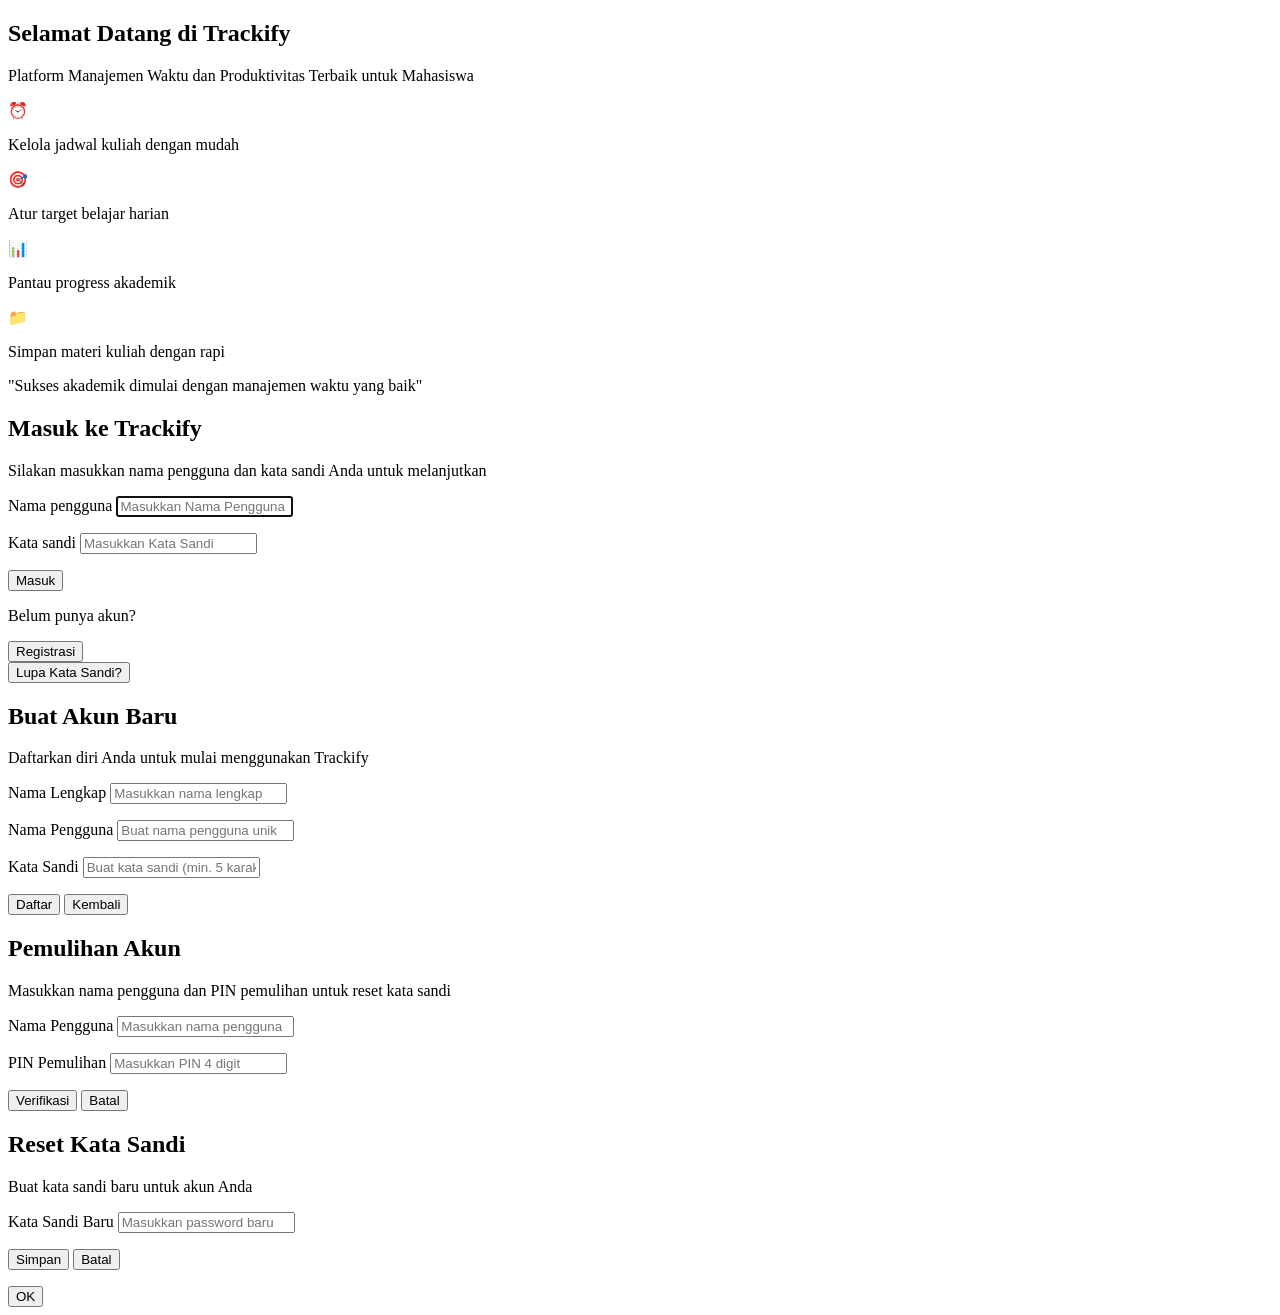
==== Trackify_Front_End/index.html @ ba685280 "Perbaikan back-end untuk laman Profile" ====
<!DOCTYPE html>
<html lang="id">
<head>
    <meta charset="UTF-8">
    <meta name="viewport" content="width=device-width, initial-scale=1.0">
    <title>Trackify - Login dan Registrasi</title>
    <link rel="stylesheet" href="assets/css/login.css">
    <link href="https://fonts.googleapis.com/css2?family=Poppins:wght@300;400;500;600;700&display=swap" rel="stylesheet">
</head>

<body>
    <div class="main-container">
        <!-- Welcome Section di Kiri -->
        <div class="welcome-section">
            <div class="welcome-content">
                <div class="welcome-text">
                    <h2>Selamat Datang di <span class="highlight">Trackify</span></h2>
                    <p class="subtitle">Platform Manajemen Waktu dan Produktivitas Terbaik untuk Mahasiswa</p>
                   
                    <!-- Perbaikan ikon menjadi non-italic -->
                    <div class="features">
                        <div class="feature-item">
                            <p class="feature-icon">⏰</p>
                            <span>Kelola jadwal kuliah dengan mudah</span>
                        </div>
                        <div class="feature-item">
                            <p class="feature-icon">🎯</p>
                            <span>Atur target belajar harian</span>
                        </div>
                        <div class="feature-item">
                            <p class="feature-icon">📊</p>
                            <span>Pantau progress akademik</span>
                        </div>
                        <div class="feature-item">
                            <p class="feature-icon">📁</p>
                            <span>Simpan materi kuliah dengan rapi</span>
                        </div>
                    </div>

                    <div class="welcome-quote">
                        <p>"Sukses akademik dimulai dengan manajemen waktu yang baik"</p>
                    </div>
                   
                </div>
            </div>
        </div>

        <!-- Form Section di Kanan -->
        <div class="form-section">
            <main id="pembungkusHalaman">
                <!-- Panel login -->
                <section id="panelLogin" class="tampil" aria-label="Formulir Login">
                    <header class="kepalaHalaman">
                        <h1>Masuk ke Trackify</h1>
                        <p>Silakan masukkan nama pengguna dan kata sandi Anda untuk melanjutkan</p>
                    </header>

                    <form id="formLogin" autocomplete="off" novalidate>
                        <div class="form-group">
                            <label for="login-username">Nama pengguna</label>
                            <input type="text" id="login-username" name="username" placeholder="Masukkan Nama Pengguna" required>
                            <p id="err-login-username" class="error-text hidden"></p>
                        </div>

                        <div class="form-group">
                            <label for="login-password">Kata sandi</label>
                            <input type="password" id="login-password" name="password" placeholder="Masukkan Kata Sandi" required minlength="5">
                            <p id="err-login-password" class="error-text hidden"></p>
                        </div>

                        <button type="submit" id="tombolLogin" class="tombolPrimer">
                            <span>Masuk</span>
                        </button>
                    </form>

                    <div class="panduanRegistrasi">
                        <p>Belum punya akun?</p>
                        <button id="tombolRegister" class="tombolSekunder" type="button">
                            Registrasi
                        </button>
                    </div>

                    <div class="lupaPassword">
                        <button type="button" id="tombolLupaPassword" class="tautanTeks">Lupa Kata Sandi?</button>
                    </div>
                </section>

                <!-- Panel Registrasi -->
                <section id="panelRegister" class="tersembunyi" aria-label="Formulir Registrasi">
                    <header class="kepalaHalaman">
                        <h1>Buat Akun Baru</h1>
                        <p>Daftarkan diri Anda untuk mulai menggunakan Trackify</p>
                    </header>

                    <form id="formRegister" autocomplete="off" novalidate>
                        <div class="form-group">
                            <label for="register-namalengkap">Nama Lengkap</label>
                            <input type="text" id="register-namalengkap" name="nama_lengkap" placeholder="Masukkan nama lengkap" required>
                            <p id="err-register-namalengkap" class="error-text hidden"></p>
                        </div>

                        <div class="form-group">
                            <label for="register-username">Nama Pengguna</label>
                            <input type="text" id="register-username" name="username" placeholder="Buat nama pengguna unik" required>
                            <p id="err-register-username" class="error-text hidden"></p>
                        </div>

                        <div class="form-group">
                            <label for="register-password">Kata Sandi</label>
                            <input type="password" id="register-password" name="password" placeholder="Buat kata sandi (min. 5 karakter)" required minlength="5">
                            <p id="err-register-password" class="error-text hidden"></p>
                        </div>

                        <div class="tombolFormulir">
                            <button type="submit" id="tombolDaftar" class="tombolPrimer">
                                <span>Daftar</span>
                            </button>
                            <button type="button" id="tombolBatal" class="tombolSekunder">Kembali</button>
                        </div>
                    </form>
                </section>

                <!-- Panel pemulihan akun -->
                <section id="panelPemulihan" class="tersembunyi" aria-label="Formulir Pemulihan Akun">
                    <header class="kepalaHalaman">
                        <h1>Pemulihan Akun</h1>
                        <p>Masukkan nama pengguna dan PIN pemulihan untuk reset kata sandi</p>
                    </header>

                    <form id="formLupaPassword" autocomplete="off" novalidate>
                        <div class="form-group">
                            <label for="lupa-username">Nama Pengguna</label>
                            <input type="text" id="lupa-username" name="username" placeholder="Masukkan nama pengguna" required>
                            <p id="err-lupa-username" class="error-text hidden"></p>
                        </div>

                        <div class="form-group">
                            <label for="lupa-pin">PIN Pemulihan</label>
                            <input type="password" id="lupa-pin" name="pin" placeholder="Masukkan PIN 4 digit" required minlength="4">
                            <p id="err-lupa-pin" class="error-text hidden"></p>
                        </div>

                        <div class="tombolFormulir">
                            <button type="submit" id="tombolVerifikasi" class="tombolPrimer">Verifikasi</button>
                            <button type="button" id="tombolBatalPemulihan" class="tombolSekunder">Batal</button>
                        </div>
                    </form>
                </section>

                <!-- Panel reset password -->
                <section id="panelResetPassword" class="tersembunyi" aria-label="Formulir Reset Password">
                    <header class="kepalaHalaman">
                        <h1>Reset Kata Sandi</h1>
                        <p>Buat kata sandi baru untuk akun Anda</p>
                    </header>

                    <form id="formResetPassword" autocomplete="off" novalidate>
                        <div class="form-group">
                            <label for="reset-password">Kata Sandi Baru</label>
                            <input type="password" id="reset-password" name="password_baru" placeholder="Masukkan password baru" required>
                            <p id="err-reset-password" class="error-text hidden"></p>
                        </div>

                        <div class="tombolFormulir">
                            <button type="submit" id="tombolSimpanPassword" class="tombolPrimer">Simpan</button>
                            <button type="button" id="tombolBatalReset" class="tombolSekunder">Batal</button>
                        </div>
                    </form>
                </section>
            </main>
        </div>
    </div>

    <!-- Menu Pop-up Peringatan -->
    <div id="popupOverlay" class="popup-overlay">
        <div class="popup-box">
            <p id="popupText"></p>
            <button id="popupBtn" class="popup-btn">OK</button>
        </div>
    </div>

    <script src="assets/js/api.js"></script>
    <script type="module" src="assets/js/login.js"></script>
</body>
</html>
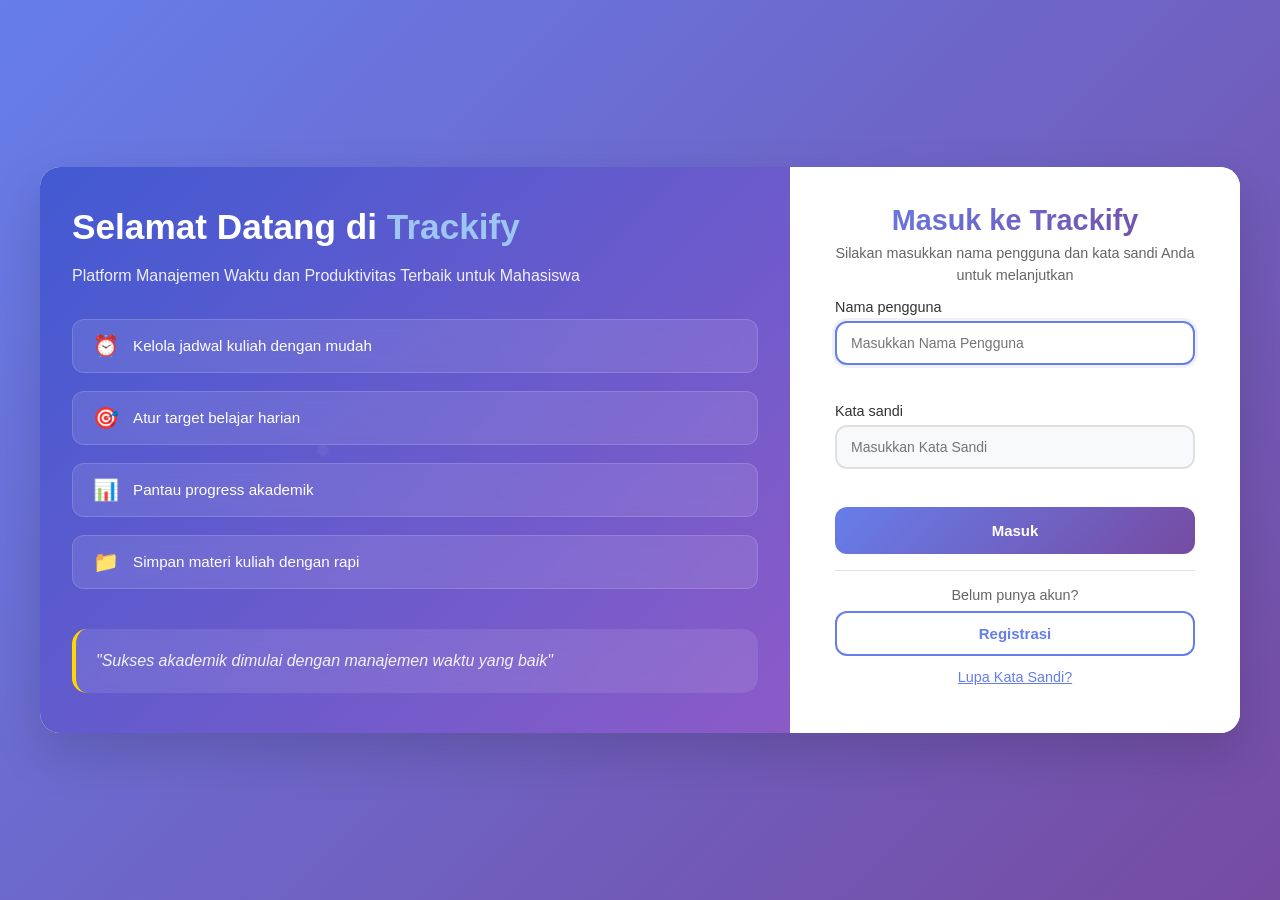
==== commit f85866fd: "Perbaikan alur path" ====
--- a/Trackify_Front_End/index.html
+++ b/Trackify_Front_End/index.html
@@ -180,6 +180,7 @@
     </div>
 
     <script src="assets/js/api.js"></script>
+    <script type="module" src="assets/js/config.js"></script>
     <script type="module" src="assets/js/login.js"></script>
 </body>
 </html>
--- a/Trackify_Front_End/assets/css/login.css
+++ b/Trackify_Front_End/assets/css/login.css
@@ -0,0 +1,634 @@
+/* ===== VARIABLES & RESET ===== */
+:root {
+    --primary-color: #667eea;
+    --secondary-color: #764ba2;
+    --accent-color: #9EC6F3;
+    --success-color: #4CAF50;
+    --danger-color: #ff6b6b;
+    --text-dark: #333;
+    --text-light: #666;
+    --bg-white: #ffffff;
+    --bg-light: #f8f9fa;
+    --shadow: 0 10px 30px rgba(0, 0, 0, 0.1);
+    --shadow-lg: 0 20px 50px rgba(0, 0, 0, 0.15);
+    --border-radius: 20px;
+    --transition: all 0.3s ease;
+}
+
+
+* {
+    margin: 0;
+    padding: 0;
+    box-sizing: border-box;
+    font-family: "Poppins", "Segoe UI", Arial, sans-serif;
+}
+
+
+body {
+    background: linear-gradient(135deg, #667eea 0%, #764ba2 100%);
+    min-height: 100vh;
+    display: flex;
+    align-items: center;
+    justify-content: center;
+    padding: 20px;
+}
+
+
+/* ===== MAIN CONTAINER ===== */
+.main-container {
+    display: flex;
+    width: 100%;
+    max-width: 1200px;
+    height: auto;
+    max-height: calc(100vh - 40px);
+    background: var(--bg-white);
+    border-radius: var(--border-radius);
+    box-shadow: var(--shadow-lg);
+    overflow: hidden;
+}
+
+.main-container * {
+    box-sizing: border-box;
+}
+
+/* ===== WELCOME SECTION ===== */
+.welcome-section {
+    flex: 1;
+    background: linear-gradient(135deg, rgba(66, 90, 210, 1), rgb(139, 91, 199));
+    color: white;
+    padding: 40px 32px;
+    display: flex;
+    flex-direction: column;
+    justify-content: space-between;
+    position: relative;
+    overflow: hidden;
+}
+
+.welcome-section::before {
+    content: '';
+    position: absolute;
+    top: 0;
+    left: 0;
+    right: 0;
+    bottom: 0;
+    background: url('data:image/svg+xml,<svg xmlns="http://www.w3.org/2000/svg" viewBox="0 0 100 100" opacity="0.05"><defs><pattern id="grain" width="100" height="100" patternUnits="userSpaceOnUse"><circle cx="50" cy="50" r="1" fill="white"/></pattern></defs><rect width="100" height="100" fill="url(%23grain)"/></svg>');
+}
+
+
+
+.welcome-content {
+    position: relative;
+    z-index: 2;
+}
+
+
+.logo {
+    display: flex;
+    align-items: center;
+    gap: 15px;
+    margin-bottom: 40px;
+}
+
+
+.logo-icon {
+    font-size: 2.2rem;
+    background: rgba(255, 255, 255, 0.2);
+    padding: 12px;
+    border-radius: 15px;
+    backdrop-filter: blur(10px);
+}
+
+
+.logo h1 {
+    font-size: 1.8rem;
+    font-weight: 700;
+    color: white;
+}
+
+
+.welcome-text h2 {
+    font-size: 2.2rem;
+    font-weight: 700;
+    line-height: 1.15;
+    margin-bottom: 15px;
+}
+
+
+.highlight {
+    background: #9EC6F3;
+    -webkit-background-clip: text;
+    -webkit-text-fill-color: transparent;
+    font-weight: 800;
+}
+
+
+.subtitle {
+    font-size: 1rem;
+    opacity: 0.9;
+    margin-bottom: 30px;
+    line-height: 1.6;
+}
+
+
+.features {
+    display: flex;
+    flex-direction: column;
+    gap: 18px;
+    margin-bottom: 40px;
+}
+
+
+.feature-item {
+    display: flex;
+    align-items: center;
+    gap: 12px;
+    padding: 14px 18px;
+    background: rgba(255, 255, 255, 0.1);
+    border-radius: 12px;
+    backdrop-filter: blur(10px);
+    border: 1px solid rgba(255, 255, 255, 0.15);
+    transition: var(--transition);
+}
+
+
+.feature-item:hover {
+    background: rgba(255, 255, 255, 0.15);
+    transform: translateX(5px);
+}
+
+
+.feature-icon {
+    font-size: 1.3rem;
+    width: 30px;
+    text-align: center;
+}
+
+
+.feature-item span {
+    font-size: 0.95rem;
+    font-weight: 500;
+}
+
+
+.welcome-quote {
+    padding: 20px;
+    background: rgba(255, 255, 255, 0.1);
+    border-radius: 15px;
+    border-left: 4px solid #FFD700;
+    backdrop-filter: blur(10px);
+}
+
+
+.welcome-quote p {
+    font-style: italic;
+    font-size: 1rem;
+    opacity: 0.9;
+    line-height: 1.5;
+}
+
+
+.welcome-footer {
+    position: relative;
+    z-index: 2;
+    text-align: center;
+    opacity: 0.7;
+    font-size: 0.9rem;
+}
+
+
+/* ===== FORM SECTION ===== */
+.form-section {
+    flex: 0 0 450px;
+    background: var(--bg-white);
+    padding: 32px;
+    display: flex;
+    align-items: stretch;
+    justify-content: center;
+}
+
+
+#pembungkusHalaman {
+    width: 100%;
+    max-width: 360px;
+    display: flex;
+    flex-direction: column;
+    height: 100%;
+    gap: 8px;
+    justify-content: flex-start;
+}
+
+
+/* ===== KEPALA HALAMAN ===== */
+.kepalaHalaman {
+    text-align: center;
+    padding-bottom: 12px;
+    padding-top: 5px;
+    flex: 0 0 auto;
+}
+
+
+.kepalaHalaman h1 {
+    font-size: 1.8rem;
+    color: var(--text-dark);
+    margin-bottom: 6px;
+    font-weight: 700;
+    background: linear-gradient(135deg, var(--primary-color), var(--secondary-color));
+    -webkit-background-clip: text;
+    -webkit-text-fill-color: transparent;
+}
+
+
+.kepalaHalaman p {
+    color: var(--text-light);
+    font-size: 0.9rem;
+    line-height: 1.5;
+    margin: 0;
+}
+
+
+/* ===== FORM GROUP ===== */
+.form-group {
+    margin-bottom: 12px;
+    display: flex;
+    flex-direction: column;
+    min-height: 56px;
+    gap: 6px;
+}
+
+
+label {
+    display: block;
+    color: var(--text-dark);
+    font-weight: 500;
+    font-size: 0.9rem;
+}
+
+
+input[type="text"],
+input[type="password"] {
+    width: 100%;
+    padding: 12px 14px;
+    border: 2px solid #e0e0e0;
+    border-radius: 12px;
+    font-size: 14px;
+    transition: var(--transition);
+    background: var(--bg-light);
+}
+
+
+input:focus {
+    border-color: var(--primary-color);
+    background: white;
+    box-shadow: 0 0 0 3px rgba(102, 126, 234, 0.1);
+    outline: none;
+}
+
+/* Peringatan Inline */
+.error-text {
+    font-size: 0.8rem;
+    margin-top: 4px;
+    min-height: 16px;
+    line-height: 1;
+    padding-left: 5px;
+    transition: opacity 0.2s ease, transform 0.15s ease;
+}
+
+.error-text.hidden {
+    visibility: hidden;
+    opacity: 0;
+    transform: translateY(-2px);
+    color: transparent;
+}
+
+.error-text.show {
+    visibility: visible;
+    opacity: 1;
+    transform: translateY(0);
+    color: #d32f2f; 
+}
+
+/* Penanda input yang error */
+input.error {
+    border-color: #d32f2f;
+    background: #fff6f6;
+    box-shadow: 0 0 0 3px rgba(211, 47, 47, 0.06);
+}
+
+/* ===== TOMBOL STYLES ===== */
+.tombolPrimer {
+    background: linear-gradient(135deg, var(--primary-color), var(--secondary-color));
+    color: white;
+    border: none;
+    padding: 15px 20px;
+    border-radius: 12px;
+    font-size: 15px;
+    font-weight: 600;
+    cursor: pointer;
+    transition: var(--transition);
+    display: flex;
+    align-items: center;
+    justify-content: center;
+    gap: 10px;
+    width: 100%;
+}
+
+
+.tombolPrimer:hover {
+    transform: translateY(-2px);
+    box-shadow: 0 8px 25px rgba(102, 126, 234, 0.4);
+}
+
+
+.tombolSekunder {
+    background: transparent;
+    color: var(--primary-color);
+    border: 2px solid var(--primary-color);
+    padding: 12px 18px;
+    border-radius: 12px;
+    font-size: 15px;
+    font-weight: 600;
+    cursor: pointer;
+    transition: var(--transition);
+    width: 100%;
+}
+
+
+.tombolSekunder:hover {
+    background: var(--primary-color);
+    color: white;
+    transform: translateY(-2px);
+}
+
+
+.tombolFormulir {
+    display: flex;
+    gap: 10px;
+    margin-top: 8px;
+}
+
+
+.tombolFormulir .tombolPrimer,
+.tombolFormulir .tombolSekunder {
+    flex: 1;
+}
+
+
+/* ===== PANDUAN REGISTRASI ===== */
+.panduanRegistrasi {
+    margin-top: 16px;
+    text-align: center;
+    padding-top: 16px;
+    border-top: 1px solid #e0e0e0;
+}
+
+
+.panduanRegistrasi p {
+    font-size: 0.9rem;
+    color: var(--text-light);
+    margin-bottom: 8px;
+}
+
+
+/* ===== TOMBOL LUPA PASSWORD ===== */
+.lupaPassword {
+    text-align: center;
+    margin-top: 12px;
+}
+
+
+.tautanTeks {
+    background: none;
+    color: var(--primary-color);
+    text-decoration: underline;
+    font-size: 0.9rem;
+    border: none;
+    cursor: pointer;
+    transition: var(--transition);
+}
+
+
+.tautanTeks:hover {
+    color: var(--secondary-color);
+}
+
+
+/* ===== PANEL TRANSITIONS ===== */
+section {
+    animation: fadeIn 0.4s ease;
+}
+
+
+.tersembunyi {
+    display: none;
+    opacity: 0;
+    transform: scale(0.98);
+}
+
+
+.tampil {
+    display: block;
+    opacity: 1;
+    transform: scale(1);
+    transition: opacity 0.3s ease, transform 0.3s ease;
+    animation: fadeIn 0.4s ease;
+}
+
+
+@keyframes fadeIn {
+    from {
+        opacity: 0;
+        transform: translateY(-10px);
+    }
+    to {
+        opacity: 1;
+        transform: translateY(0);
+    }
+}
+
+
+/* ===== POPUP STYLES ===== */
+.popup-overlay {
+    position: fixed;
+    inset: 0;
+    background: rgba(32, 42, 59, 0.8);
+    display: flex;
+    justify-content: center;
+    align-items: center;
+    z-index: 1000;
+    opacity: 0;
+    pointer-events: none;
+    transition: opacity 0.3s ease;
+    backdrop-filter: blur(5px);
+}
+
+
+.popup-overlay.tampil {
+    opacity: 1;
+    pointer-events: auto;
+}
+
+
+.popup-box {
+    background: var(--bg-white);
+    width: 400px;
+    max-width: calc(100% - 48px);
+    padding: 30px;
+    border-radius: 20px;
+    box-shadow: var(--shadow-lg);
+    text-align: center;
+    animation: popupIn 0.3s ease;
+}
+
+
+.popup-box p {
+    margin-bottom: 25px;
+    font-size: 16px;
+    color: var(--text-dark);
+    line-height: 1.6;
+}
+
+
+.popup-btn {
+    background: linear-gradient(135deg, var(--primary-color), var(--secondary-color));
+    color: white;
+    border: none;
+    padding: 12px 30px;
+    border-radius: 10px;
+    font-size: 15px;
+    font-weight: 600;
+    cursor: pointer;
+    transition: var(--transition);
+}
+
+
+.popup-btn:hover {
+    transform: translateY(-2px);
+    box-shadow: 0 5px 15px rgba(102, 126, 234, 0.4);
+}
+
+
+@keyframes popupIn {
+    from {
+        opacity: 0;
+        transform: translateY(-20px) scale(0.9);
+    }
+    to {
+        opacity: 1;
+        transform: translateY(0) scale(1);
+    }
+}
+
+
+/* ===== RESPONSIVE DESIGN ===== */
+@media (max-width: 968px) {
+    .main-container {
+        flex-direction: column;
+        height: auto;
+        max-width: 500px;
+    }
+   
+    .welcome-section {
+        padding: 30px 20px;
+    }
+   
+    .form-section {
+        flex: none;
+        padding: 25px 20px;
+    }
+   
+    .welcome-text h2 {
+        font-size: 2rem;
+    }
+}
+
+
+@media (max-width: 480px) {
+    .main-container {
+        margin: 10px;
+    }
+   
+    .welcome-section {
+        padding: 30px 20px;
+    }
+   
+    .form-section {
+        padding: 30px 20px;
+    }
+   
+    .logo h1 {
+        font-size: 1.7rem;
+    }
+   
+    .welcome-text h2 {
+        font-size: 1.8rem;
+    }
+   
+    .features {
+        gap: 15px;
+    }
+   
+    .feature-item {
+        padding: 12px 15px;
+    }
+}
+
+/* ===== RESPONSIVE DESIGN ===== */
+@media (max-width: 968px) {
+    .main-container {
+        flex-direction: column;
+        height: auto;
+        max-width: 520px;
+        min-width: 490px;
+    }
+
+    .form-section {
+        order: 2; 
+        flex: none;
+        width: 100%;
+        max-height: 80vh;
+        overflow-y: auto;
+        padding: 25px 20px;
+    }
+
+    .welcome-section {
+        order: 1;
+        flex: none;
+        width: 100%;
+        max-height: 10vh;
+        overflow: hidden;
+        padding: 20px;
+    }
+
+    .welcome-text h2 {
+        font-size: 2rem;
+        text-align: center;
+    }
+}
+
+@media (max-width: 480px) {
+    .main-container {
+        margin: 10px;
+    }
+
+    .form-section {
+        padding: 20px 15px;
+        max-height: 90vh;
+    }
+
+    .logo h1 {
+        font-size: 1.6rem;
+    }
+
+    .welcome-text h2 {
+        font-size: 1.6rem;
+    }
+
+    .features {
+        display: none;
+    }
+
+    .welcome-quote {
+        display: none;
+    }
+}
+
